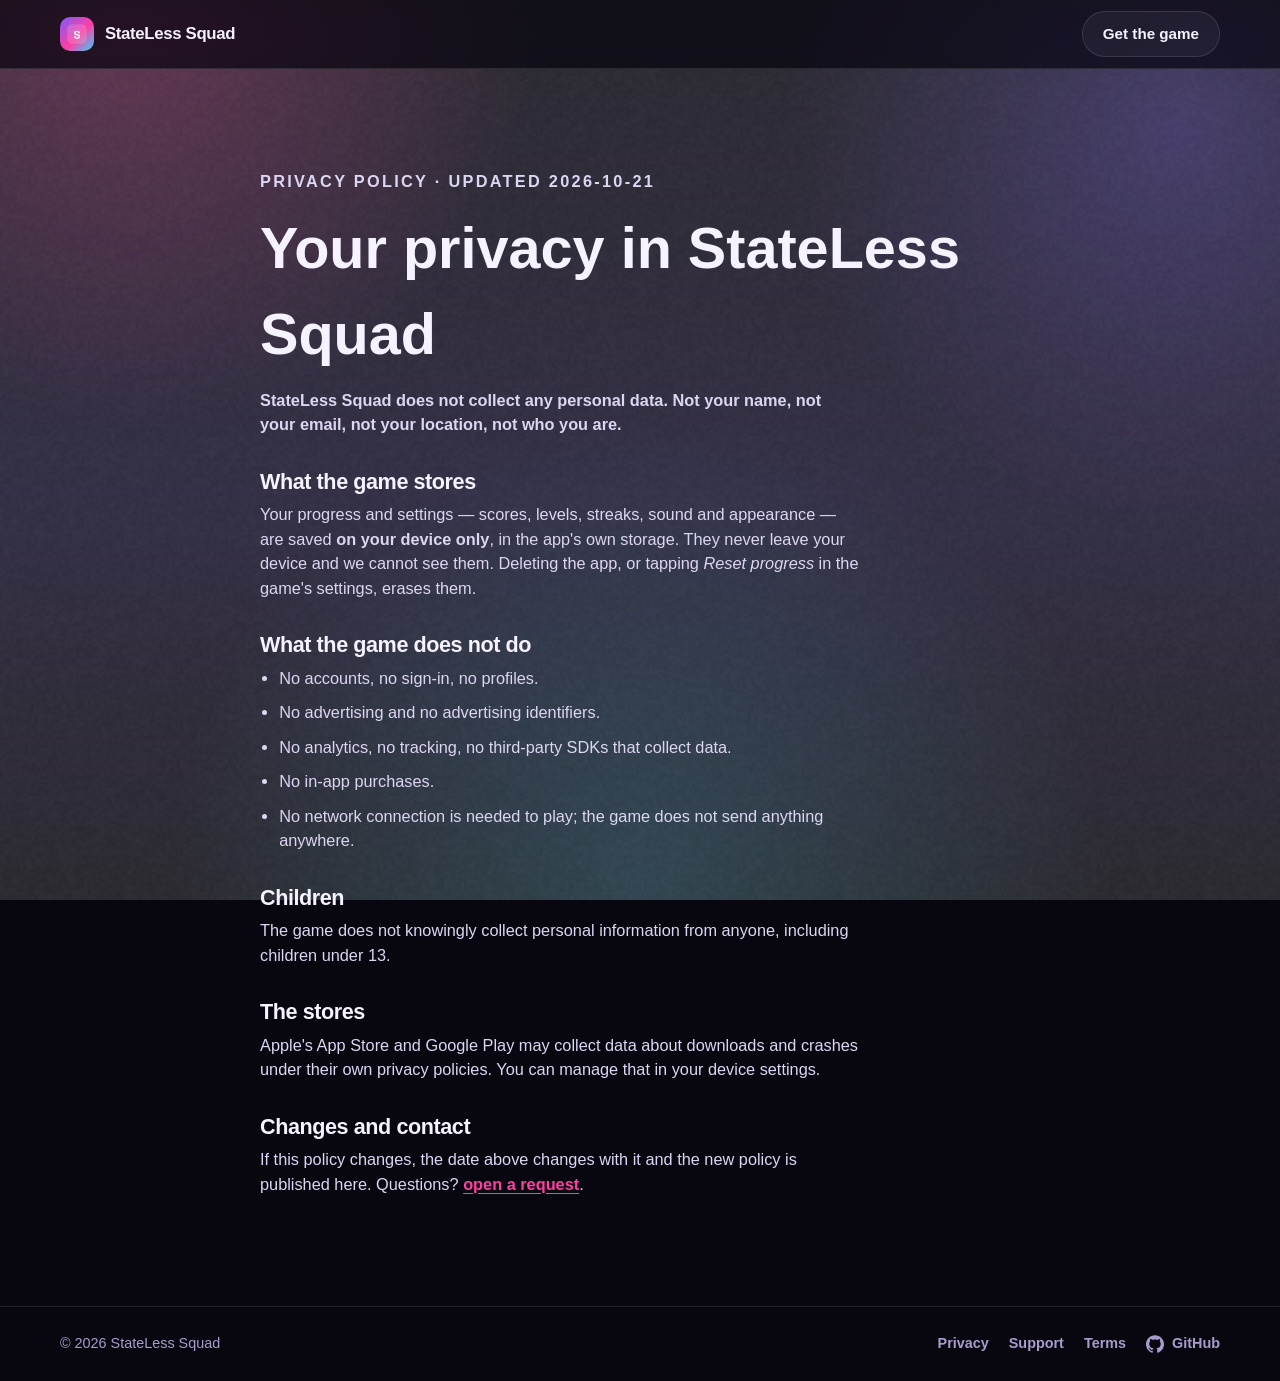
==== privacy/index.html @ 5432e634 "Initial commit" ====
<!doctype html>
<html lang="en" data-theme="dark">
<head>
  <meta charset="utf-8">
  <meta name="viewport" content="width=device-width, initial-scale=1, viewport-fit=cover">
  <meta name="color-scheme" content="dark">
  <title>Privacy policy — StateLess Squad</title>
  <meta name="description" content="How StateLess Squad handles your data: it stays on your device.">
  <meta name="keywords" content="games, puzzle, arcade, word game, 3d, offline games">
  <link rel="canonical" href="https://statelesssquad.github.io/sample-app-skeleton-public/privacy/">
  <meta property="og:type" content="website">
  <meta property="og:title" content="Privacy policy — StateLess Squad">
  <meta property="og:description" content="How StateLess Squad handles your data: it stays on your device.">
  <meta property="og:image" content="https://statelesssquad.github.io/sample-app-skeleton-public/assets/og.png">
  <meta property="og:url" content="https://statelesssquad.github.io/sample-app-skeleton-public/privacy/">
  <meta name="twitter:card" content="summary_large_image">
  <meta name="theme-color" content="#08060f">
  <meta name="apple-mobile-web-app-title" content="StateLess Squad">
  <link rel="manifest" href="../manifest.webmanifest">
  <link rel="icon" href="../assets/favicon.png">
  <link rel="apple-touch-icon" href="../assets/icon.png">
  
  <link rel="stylesheet" href="../assets/style.css">
  
</head>
<body>
  <svg width="0" height="0" style="position:absolute" aria-hidden="true" focusable="false">
<symbol id="mark-apple" viewBox="0 0 24 24"><path fill="currentColor" d="M12.152 6.896c-.948 0-2.415-1.078-3.96-1.04-2.04.027-3.91 1.183-4.961 3.014-2.117 3.675-.546 9.103 1.519 12.09 1.013 1.454 2.208 3.09 3.792 3.039 1.52-.065 2.09-.987 3.935-.987 1.831 0 2.35.987 3.96.948 1.637-.026 2.676-1.48 3.676-2.948 1.156-1.688 1.636-3.325 1.662-3.415-.039-.013-3.182-1.221-3.22-4.857-.026-3.04 2.48-4.494 2.597-4.559-1.429-2.09-3.623-2.324-4.39-2.376-2-.156-3.675 1.09-4.61 1.09zM15.53 3.83c.843-1.012 1.4-2.427 1.245-3.83-1.207.052-2.662.805-3.532 1.818-.78.896-1.454 2.338-1.273 3.714 1.338.104 2.715-.688 3.559-1.701"/></symbol>
<symbol id="mark-play" viewBox="0 0 24 24"><path fill="#00A0FF" d="M1.1 1.4C1 1.7 1 2.1 1 2.6v18.8c0 .5 0 .9.1 1.2l.1.1L12 12l.1-.1L1.2 1.3l-.1.1z"/><path fill="#FFD400" d="M15.1 8.4l-3.1-3.1-.1.1L4.3 13l.1.1 7.6 7.6 3.1-3.1c.8-.8.8-2 0-2.8l-3-2.7z"/><path fill="#F342A9" d="M15.1 8.4L12 5.3 1.1 16.2c.2.2.4.3.7.5l11.2-6.3 2.1-2z"/><path fill="#20A5F7" d="M15.1 15.2L3.9 9.9c-.3-.2-.5-.3-.7-.5L15 1.6c.9-.8 1.6-.5 2 .1l6.9 6.9c.8.8.8 2 0 2.8l-6.8 6.8z"/></symbol>
<symbol id="mark-web" viewBox="0 0 24 24"><path fill="currentColor" d="M12 2a10 10 0 1 0 0 20 10 10 0 0 0 0-20Zm6.9 6h-3a15.7 15.7 0 0 0-1.4-3.6A8 8 0 0 1 18.9 8ZM12 4.1c.8 1.1 1.5 2.4 1.9 3.9h-3.8c.4-1.5 1.1-2.8 1.9-3.9ZM4.3 14a8.2 8.2 0 0 1 0-4h3.4a16.5 16.5 0 0 0 0 4H4.3Zm.8 2h3a15.7 15.7 0 0 0 1.4 3.6A8 8 0 0 1 5.1 16Zm3-8h-3a8 8 0 0 1 4.4-3.6A15.7 15.7 0 0 0 8.1 8ZM12 19.9c-.8-1.1-1.5-2.4-1.9-3.9h3.8c-.4 1.5-1.1 2.8-1.9 3.9Zm2.3-5.9H9.7a14.7 14.7 0 0 1 0-4h4.6a14.7 14.7 0 0 1 0 4Zm.3 5.6a15.7 15.7 0 0 0 1.4-3.6h3a8 8 0 0 1-4.4 3.6Zm1.7-5.6a16.5 16.5 0 0 0 0-4h3.4a8.2 8.2 0 0 1 0 4h-3.4Z"/></symbol>
<symbol id="mark-github" viewBox="0 0 24 24"><path fill="currentColor" d="M12 .297c-6.63 0-12 5.373-12 12 0 5.303 3.438 9.8 8.205 11.385.6.113.82-.258.82-.577 0-.285-.01-1.04-.015-2.04-3.338.724-4.042-1.61-4.042-1.61C4.422 18.07 3.633 17.7 3.633 17.7c-1.087-.744.084-.729.084-.729 1.205.084 1.838 1.236 1.838 1.236 1.07 1.835 2.809 1.305 3.495.998.108-.776.417-1.305.76-1.605-2.665-.3-5.466-1.332-5.466-5.93 0-1.31.465-2.38 1.235-3.22-.135-.303-.54-1.523.105-3.176 0 0 1.005-.322 3.3 1.23.96-.267 1.98-.399 3-.405 1.02.006 2.04.138 3 .405 2.28-1.552 3.285-1.23 3.285-1.23.645 1.653.24 2.873.12 3.176.765.84 1.23 1.91 1.23 3.22 0 4.61-2.805 5.625-5.475 5.92.42.36.81 1.096.81 2.22 0 1.606-.015 2.896-.015 3.286 0 .315.21.69.825.57C20.565 22.092 24 17.592 24 12.297c0-6.627-5.373-12-12-12"/></symbol>
</svg>
  <div class="aurora" aria-hidden="true"></div>
  <div class="grain" aria-hidden="true"></div>
  <header class="nav">
    <div class="wrap">
      <a class="logo" href="../">
        <img src="../assets/icon.png" alt="" width="34" height="34">
        StateLess Squad
      </a>
      <a class="btn btn-ghost" href="../#get">Get the game</a>
    </div>
  </header>
  <main id="top"><article class="legal">
    <div class="wrap narrow">
      <p class="eyebrow">Privacy policy · updated 2026-10-21</p>
      <h1>Your privacy in StateLess Squad</h1>
      <p class="lede">StateLess Squad does not collect any personal data. Not your name, not your email, not your location, not who you are.</p>

      <h2>What the game stores</h2>
      <p>Your progress and settings — scores, levels, streaks, sound and appearance — are saved <strong>on your device only</strong>, in the app's own storage. They never leave your device and we cannot see them. Deleting the app, or tapping <em>Reset progress</em> in the game's settings, erases them.</p>

      <h2>What the game does not do</h2>
      <ul>
        <li>No accounts, no sign-in, no profiles.</li>
        <li>No advertising and no advertising identifiers.</li>
        <li>No analytics, no tracking, no third-party SDKs that collect data.</li>
        <li>No in-app purchases.</li>
        <li>No network connection is needed to play; the game does not send anything anywhere.</li>
      </ul>

      
      
      

      <h2>Children</h2><p>The game does not knowingly collect personal information from anyone, including children under 13.</p>

      <h2>The stores</h2>
      <p>Apple's App Store and Google Play may collect data about downloads and crashes under their own privacy policies. You can manage that in your device settings.</p>

      <h2>Changes and contact</h2>
      <p>If this policy changes, the date above changes with it and the new policy is published here. Questions? <a href="https://github.com/StatelessSquad/sample-app-skeleton-public/issues" rel="noopener">open a request</a>.</p>
    </div>
  </article></main>
  <footer>
    <div class="wrap">
      <span>&copy; 2026 StateLess Squad</span>
      <nav aria-label="Legal">
        <a href="../privacy/">Privacy</a>
        <a href="../support/">Support</a>
        <a href="../terms/">Terms</a>
        <a href="https://github.com/StatelessSquad/sample-app-skeleton-public"><svg class="mark" aria-hidden="true"><use href="#mark-github"/></svg>GitHub</a>
      </nav>
    </div>
  </footer>
  <script src="../assets/app.js" defer></script>
</body>
</html>
---- assets/style.css ----
/* The product page — StateLess-Cube's public page, as a template.
 *
 * The same lessons as the games apply: no blur filters on big surfaces, no
 * animated shadows, motion on the compositor only (transform / opacity).
 * The generator writes the game's colours into the tokens at the top.
 */

:root {
  --accent: #ff3fa4;
  --accent2: #7c5cff;
  --accent3: #31d8ff;
  --grad: linear-gradient(110deg, var(--accent), var(--accent2) 52%, var(--accent3));
  --radius: 28px;
  --ease: cubic-bezier(0.2, 0.8, 0.2, 1);
  --max: 1160px;
  --pad: clamp(20px, 5vw, 40px);
  --bg: #08060f;
  --bg2: #150e2e;
  --surface: rgba(255, 255, 255, 0.05);
  --surface-2: rgba(255, 255, 255, 0.1);
  --border: rgba(255, 255, 255, 0.11);
  --text: #f6f2ff;
  --text-2: #ddd6f3;
  --muted: #a99ccd;
  --shadow: rgba(8, 4, 24, 0.6);
  --phone: linear-gradient(160deg, #3b3160, #16122a 45%, #2a2347);
  --glow: 32%;
  --grain: 0.3;
  color-scheme: dark;
}

* {
  box-sizing: border-box;
  margin: 0;
  padding: 0;
}

html {
  scroll-behavior: smooth;
  overflow-x: clip;
}

body {
  font-family:
    ui-rounded, "SF Pro Rounded", -apple-system, BlinkMacSystemFont, "Segoe UI", Inter, Roboto, Arial,
    sans-serif;
  background: var(--bg);
  color: var(--text);
  line-height: 1.5;
  -webkit-font-smoothing: antialiased;
  overflow-x: hidden;
}

img,
video,
svg {
  display: block;
  max-width: 100%;
}

img {
  height: auto;
}

a {
  color: inherit;
  text-decoration: none;
}

/* -- ambient backdrop (gradients only, no blur filters) ------------------ */

.aurora {
  position: fixed;
  inset: 0;
  z-index: -2;
  pointer-events: none;
  background:
    radial-gradient(
      52vw 52vw at 10% 2%,
      color-mix(in srgb, var(--accent) var(--glow), transparent),
      transparent 62%
    ),
    radial-gradient(
      48vw 48vw at 92% 14%,
      color-mix(in srgb, var(--accent2) var(--glow), transparent),
      transparent 64%
    ),
    radial-gradient(
      56vw 56vw at 50% 98%,
      color-mix(in srgb, var(--accent3) calc(var(--glow) * 0.6), transparent),
      transparent 66%
    ),
    linear-gradient(180deg, var(--bg), var(--bg2) 55%, var(--bg));
}

.grain {
  position: fixed;
  inset: 0;
  z-index: -1;
  pointer-events: none;
  opacity: var(--grain);
  background-image: url("grain.png");
  background-size: 180px;
}

.wrap {
  width: min(100% - (var(--pad) * 2), var(--max));
  margin-inline: auto;
}

.narrow {
  --max: 760px;
}

/* -- nav ----------------------------------------------------------------- */

.nav {
  position: sticky;
  top: 0;
  z-index: 20;
  background: color-mix(in srgb, var(--bg) 72%, transparent);
  backdrop-filter: saturate(150%) blur(14px);
  -webkit-backdrop-filter: saturate(150%) blur(14px);
  border-bottom: 1px solid var(--border);
}

.nav .wrap {
  display: flex;
  align-items: center;
  justify-content: space-between;
  gap: 16px;
  height: 68px;
}

.logo {
  display: inline-flex;
  align-items: center;
  gap: 11px;
  font-weight: 800;
  font-size: 1.05rem;
  letter-spacing: -0.02em;
}

.logo img {
  border-radius: 10px;
}

.btn {
  display: inline-flex;
  align-items: center;
  gap: 9px;
  padding: 11px 20px;
  border-radius: 999px;
  font-weight: 700;
  font-size: 0.95rem;
  border: 1px solid var(--border);
  background: var(--surface);
  color: var(--text);
  transition:
    transform 0.2s var(--ease),
    background 0.2s var(--ease);
}

.btn:hover {
  transform: translateY(-2px);
  background: var(--surface-2);
}

/* -- store buttons ------------------------------------------------------- */

.stores {
  display: flex;
  flex-wrap: wrap;
  gap: 14px;
}

.store {
  display: inline-flex;
  align-items: center;
  gap: 12px;
  padding: 12px 22px 12px 18px;
  border-radius: 999px;
  border: 1px solid var(--border);
  background: var(--surface);
  font-weight: 700;
  line-height: 1.15;
  transition:
    transform 0.2s var(--ease),
    background 0.2s var(--ease);
}

a.store:hover {
  transform: translateY(-2px);
  background: var(--surface-2);
}

.store small {
  display: block;
  font-weight: 600;
  font-size: 0.72rem;
  letter-spacing: 0.02em;
  color: var(--muted);
}

.mark {
  width: 22px;
  height: 22px;
  flex: none;
}

.mark-apple {
  margin-top: -2px;
}

/* -- hero ---------------------------------------------------------------- */

.hero {
  padding: clamp(36px, 6vw, 74px) 0 clamp(20px, 3vw, 40px);
  overflow-x: clip;
}

.hero .wrap {
  display: grid;
  grid-template-columns: 1fr minmax(280px, 0.86fr);
  align-items: center;
  gap: clamp(28px, 5vw, 70px);
}

.hero-copy {
  min-width: 0;
}

h1 {
  font-size: clamp(2.6rem, 7.4vw, 6rem);
}

/* The wordmark fits its column whatever the name's length: ~0.56em a letter. */
.hero h1 {
  font-size: clamp(2.2rem, min(7.4vw, calc(min(46vw, 560px) / (var(--chars, 8) * 0.56))), 6rem);
  font-weight: 800;
  line-height: 0.94;
  letter-spacing: -0.045em;
  text-wrap: balance;
}

.grad {
  background: var(--grad);
  -webkit-background-clip: text;
  background-clip: text;
  color: transparent;
}

.lede {
  margin-top: 18px;
  font-size: clamp(1.15rem, 2.2vw, 1.6rem);
  font-weight: 600;
  color: var(--muted);
  text-wrap: pretty;
}

.hero .stores {
  margin-top: clamp(26px, 4vw, 38px);
}

.hero-media {
  position: relative;
  display: flex;
  justify-content: center;
}

.phone {
  position: relative;
  width: clamp(230px, 27vw, 310px);
  aspect-ratio: 9 / 19.5;
  border-radius: 44px;
  padding: 9px;
  background: var(--phone);
  box-shadow:
    0 2px 0 rgba(255, 255, 255, 0.16) inset,
    0 40px 90px var(--shadow),
    0 0 90px color-mix(in srgb, var(--accent2) 35%, transparent);
  animation: float 7s ease-in-out infinite;
}

.phone video,
.phone .screen {
  width: 100%;
  height: 100%;
  object-fit: cover;
  object-position: top;
  border-radius: 36px;
  background: var(--bg2);
}

.notch {
  position: absolute;
  top: 18px;
  left: 50%;
  transform: translateX(-50%);
  width: 31%;
  height: 20px;
  border-radius: 999px;
  background: #0a0714;
  z-index: 2;
}

.video-play {
  position: absolute;
  left: 50%;
  bottom: 22px;
  transform: translateX(-50%);
  display: inline-flex;
  align-items: center;
  gap: 8px;
  padding: 10px 18px;
  border: 0;
  border-radius: 999px;
  background: var(--grad);
  color: #fff;
  font: inherit;
  font-weight: 700;
  cursor: pointer;
}

.video-play[hidden] {
  display: none;
}

.peek {
  position: absolute;
  top: 50%;
  width: clamp(130px, 17vw, 200px);
  border-radius: 24px;
  border: 1px solid var(--border);
  opacity: 0.5;
  pointer-events: none;
}

.peek-l {
  left: 0;
  transform: translateY(-54%) rotate(-11deg);
}

.peek-r {
  right: 0;
  transform: translateY(-46%) rotate(11deg);
}

@keyframes float {
  50% {
    transform: translateY(-14px);
  }
}

/* -- the rules, in three words ------------------------------------------- */

.rules {
  padding: clamp(24px, 4vw, 44px) 0;
}

.rules .wrap {
  display: flex;
  flex-wrap: wrap;
  justify-content: center;
  gap: clamp(14px, 4vw, 44px);
}

.rule {
  display: inline-flex;
  align-items: center;
  gap: 12px;
  padding: 14px 26px;
  border-radius: 999px;
  border: 1px solid var(--border);
  background: var(--surface);
  font-size: clamp(1rem, 2vw, 1.2rem);
  font-weight: 700;
}

.rule span {
  font-size: 1.4em;
  line-height: 1;
}

/* -- feature blocks ------------------------------------------------------ */

.feature {
  padding: clamp(44px, 6vw, 84px) 0;
}

.feature .wrap {
  display: grid;
  grid-template-columns: 1fr 1fr;
  align-items: center;
  gap: clamp(30px, 6vw, 80px);
}

.feature-flip .feature-copy {
  order: 2;
}

h2 {
  font-size: clamp(2rem, 5.4vw, 3.9rem);
  font-weight: 800;
  line-height: 1;
  letter-spacing: -0.04em;
  text-wrap: balance;
}

.feature-copy p {
  margin-top: 16px;
  font-size: clamp(1.05rem, 2vw, 1.35rem);
  font-weight: 600;
  color: var(--muted);
}

.feature-art {
  display: flex;
  justify-content: center;
  min-width: 0;
}

.single img,
.fan img {
  border-radius: 26px;
  border: 1px solid var(--border);
  box-shadow: 0 30px 70px var(--shadow);
}

.single img {
  width: clamp(210px, 25vw, 290px);
}

.fan {
  position: relative;
  display: flex;
  justify-content: center;
  align-items: center;
  max-width: 100%;
}

/* The overlap is margin, not transform, so the row really is this narrow. */
.fan img {
  width: clamp(132px, 15.5vw, 195px);
}

.fan img:first-child {
  transform: rotate(-9deg);
  margin-right: clamp(-54px, -4.2vw, -30px);
  z-index: 1;
}

.fan img:nth-child(2) {
  position: relative;
  z-index: 3;
}

.fan img:last-child {
  transform: rotate(9deg);
  margin-left: clamp(-54px, -4.2vw, -30px);
  z-index: 2;
}

.section-title {
  font-size: clamp(1.6rem, 3.6vw, 2.6rem);
  text-align: center;
  margin-bottom: clamp(20px, 3vw, 32px);
}

/* -- the worlds shelf ---------------------------------------------------- */

.worlds {
  padding: clamp(20px, 4vw, 40px) 0 clamp(50px, 8vw, 90px);
}

.shelf {
  display: grid;
  grid-template-columns: repeat(3, 1fr);
  gap: 12px;
}

@media (min-width: 1000px) {
  .shelf {
    grid-template-columns: repeat(min(var(--n), 9), 1fr);
  }
}

.world {
  display: flex;
  flex-direction: column;
  align-items: center;
  gap: 10px;
  padding: 18px 10px;
  border-radius: 22px;
  border: 1px solid var(--border);
  background: var(--surface);
  font-weight: 700;
  font-size: 0.95rem;
  text-align: center;
  transition:
    transform 0.2s var(--ease),
    background 0.2s var(--ease);
}

.world:hover {
  transform: translateY(-4px);
  background: var(--surface-2);
}

.dot {
  display: grid;
  place-items: center;
  width: 46px;
  height: 46px;
  border-radius: 15px;
  font-size: 1.3rem;
  color: #130d24;
  box-shadow: 0 8px 20px var(--shadow);
}

/* -- modes ----------------------------------------------------------------- */

.modes {
  padding: clamp(30px, 5vw, 60px) 0;
}

.mode-grid {
  display: grid;
  grid-template-columns: repeat(auto-fit, minmax(220px, 1fr));
  gap: 14px;
}

.mode {
  padding: 24px;
  border-radius: var(--radius);
  border: 1px solid var(--border);
  background: var(--surface);
}

.mode-icon {
  font-size: 2rem;
}

.mode h3 {
  margin-top: 10px;
  font-size: 1.25rem;
  letter-spacing: -0.02em;
}

.mode p {
  margin-top: 6px;
  color: var(--muted);
  font-weight: 600;
}

/* -- get it -------------------------------------------------------------- */

.get {
  padding: 0 0 clamp(60px, 9vw, 110px);
}

.get .wrap {
  display: flex;
  flex-direction: column;
  align-items: center;
  gap: 22px;
  padding: clamp(42px, 7vw, 76px) var(--pad);
  border-radius: var(--radius);
  border: 1px solid var(--border);
  background:
    radial-gradient(70% 120% at 50% 0%, color-mix(in srgb, var(--accent2) 30%, transparent), transparent 70%),
    var(--surface);
  text-align: center;
}

.get img {
  border-radius: 22px;
  box-shadow: 0 20px 50px var(--shadow);
}

.get-line {
  margin-top: -8px;
  color: var(--muted);
  font-weight: 600;
  font-size: 1.1rem;
}

.get .stores {
  justify-content: center;
}

.promises {
  display: flex;
  flex-wrap: wrap;
  justify-content: center;
  gap: 8px 18px;
  list-style: none;
  color: var(--muted);
  font-weight: 700;
  font-size: 0.9rem;
}

.promises li::before {
  content: "✓ ";
  color: var(--accent);
}

/* -- questions and the legal pages ------------------------------------------ */

.faq {
  padding: 0 0 clamp(50px, 8vw, 90px);
}

.faq .wrap {
  max-width: 760px;
}

details {
  border-bottom: 1px solid var(--border);
  padding: 16px 0;
}

summary {
  cursor: pointer;
  font-weight: 750;
  font-size: 1.05rem;
  list-style: none;
}

summary::-webkit-details-marker {
  display: none;
}

summary::after {
  content: "+";
  float: right;
  color: var(--muted);
  font-weight: 600;
}

details[open] summary::after {
  content: "−";
}

details p {
  margin-top: 8px;
  color: var(--muted);
  font-weight: 550;
}

.legal {
  padding: clamp(40px, 7vw, 90px) 0 clamp(60px, 9vw, 110px);
}

.legal h1 {
  font-size: clamp(2.2rem, 6vw, 3.6rem);
}

.legal h2 {
  font-size: 1.35rem;
  letter-spacing: -0.02em;
  margin-top: 34px;
}

.legal p,
.legal li {
  margin-top: 10px;
  color: var(--text-2);
  font-size: 1.02rem;
  max-width: 66ch;
}

.legal ul {
  padding-left: 1.2em;
}

.legal a,
.legal summary + p a {
  color: var(--accent);
  font-weight: 700;
  text-decoration: underline;
  text-underline-offset: 3px;
}

.legal details {
  margin-top: 6px;
}

.eyebrow {
  font-size: 0.78rem;
  font-weight: 800;
  letter-spacing: 0.14em;
  text-transform: uppercase;
  color: var(--muted);
  margin-bottom: 12px;
}

/* -- footer -------------------------------------------------------------- */

footer {
  border-top: 1px solid var(--border);
  padding: 26px 0;
  color: var(--muted);
  font-size: 0.9rem;
}

footer .wrap {
  display: flex;
  align-items: center;
  justify-content: space-between;
  gap: 16px;
}

footer nav {
  display: flex;
  flex-wrap: wrap;
  gap: 8px 20px;
}

footer a {
  display: inline-flex;
  align-items: center;
  gap: 8px;
  font-weight: 700;
}

footer a:hover {
  color: var(--text);
}

footer .mark {
  width: 18px;
  height: 18px;
}

a:focus-visible,
button:focus-visible,
summary:focus-visible {
  outline: 2px solid var(--accent);
  outline-offset: 3px;
  border-radius: 8px;
}

/* -- reveal on scroll (only hidden when JS can bring it back) ------------ */

.js .reveal {
  opacity: 0;
  transform: translateY(20px);
}

.js .reveal.in {
  opacity: 1;
  transform: none;
  transition:
    opacity 0.7s var(--ease),
    transform 0.7s var(--ease);
}

/* -- narrow screens ------------------------------------------------------ */

@media (max-width: 900px) {
  .hero .wrap,
  .feature .wrap {
    grid-template-columns: 1fr;
    text-align: center;
  }

  .hero .stores,
  .rules .wrap {
    justify-content: center;
  }

  .hero-copy {
    display: flex;
    flex-direction: column;
    align-items: center;
  }

  .hero h1 {
    font-size: clamp(2rem, calc((100vw - 48px) / (var(--chars, 8) * 0.56)), 4.4rem);
  }

  .hero-media {
    margin-top: 10px;
  }

  .feature-flip .feature-copy {
    order: 0;
  }

  .phone {
    width: clamp(240px, 62vw, 300px);
  }

  .peek {
    width: clamp(120px, 30vw, 170px);
  }

  .single img {
    width: clamp(200px, 58vw, 280px);
  }

  .fan img {
    width: 30vw;
    max-width: 180px;
  }

  .fan img:first-child {
    margin-right: -6vw;
  }

  .fan img:last-child {
    margin-left: -6vw;
  }

  footer .wrap {
    flex-direction: column;
  }
}

@media (max-width: 420px) {
  .peek {
    display: none;
  }

  .rules .wrap {
    gap: 9px;
  }

  .rule {
    padding: 12px 15px;
    gap: 7px;
    font-size: 0.95rem;
  }

  .rule span {
    font-size: 1.2em;
  }

  .store {
    flex: 1 1 100%;
    justify-content: center;
  }
}

@media (prefers-reduced-motion: reduce) {
  html {
    scroll-behavior: auto;
  }

  .phone {
    animation: none;
  }

  * {
    transition-duration: 0.01ms !important;
  }
}
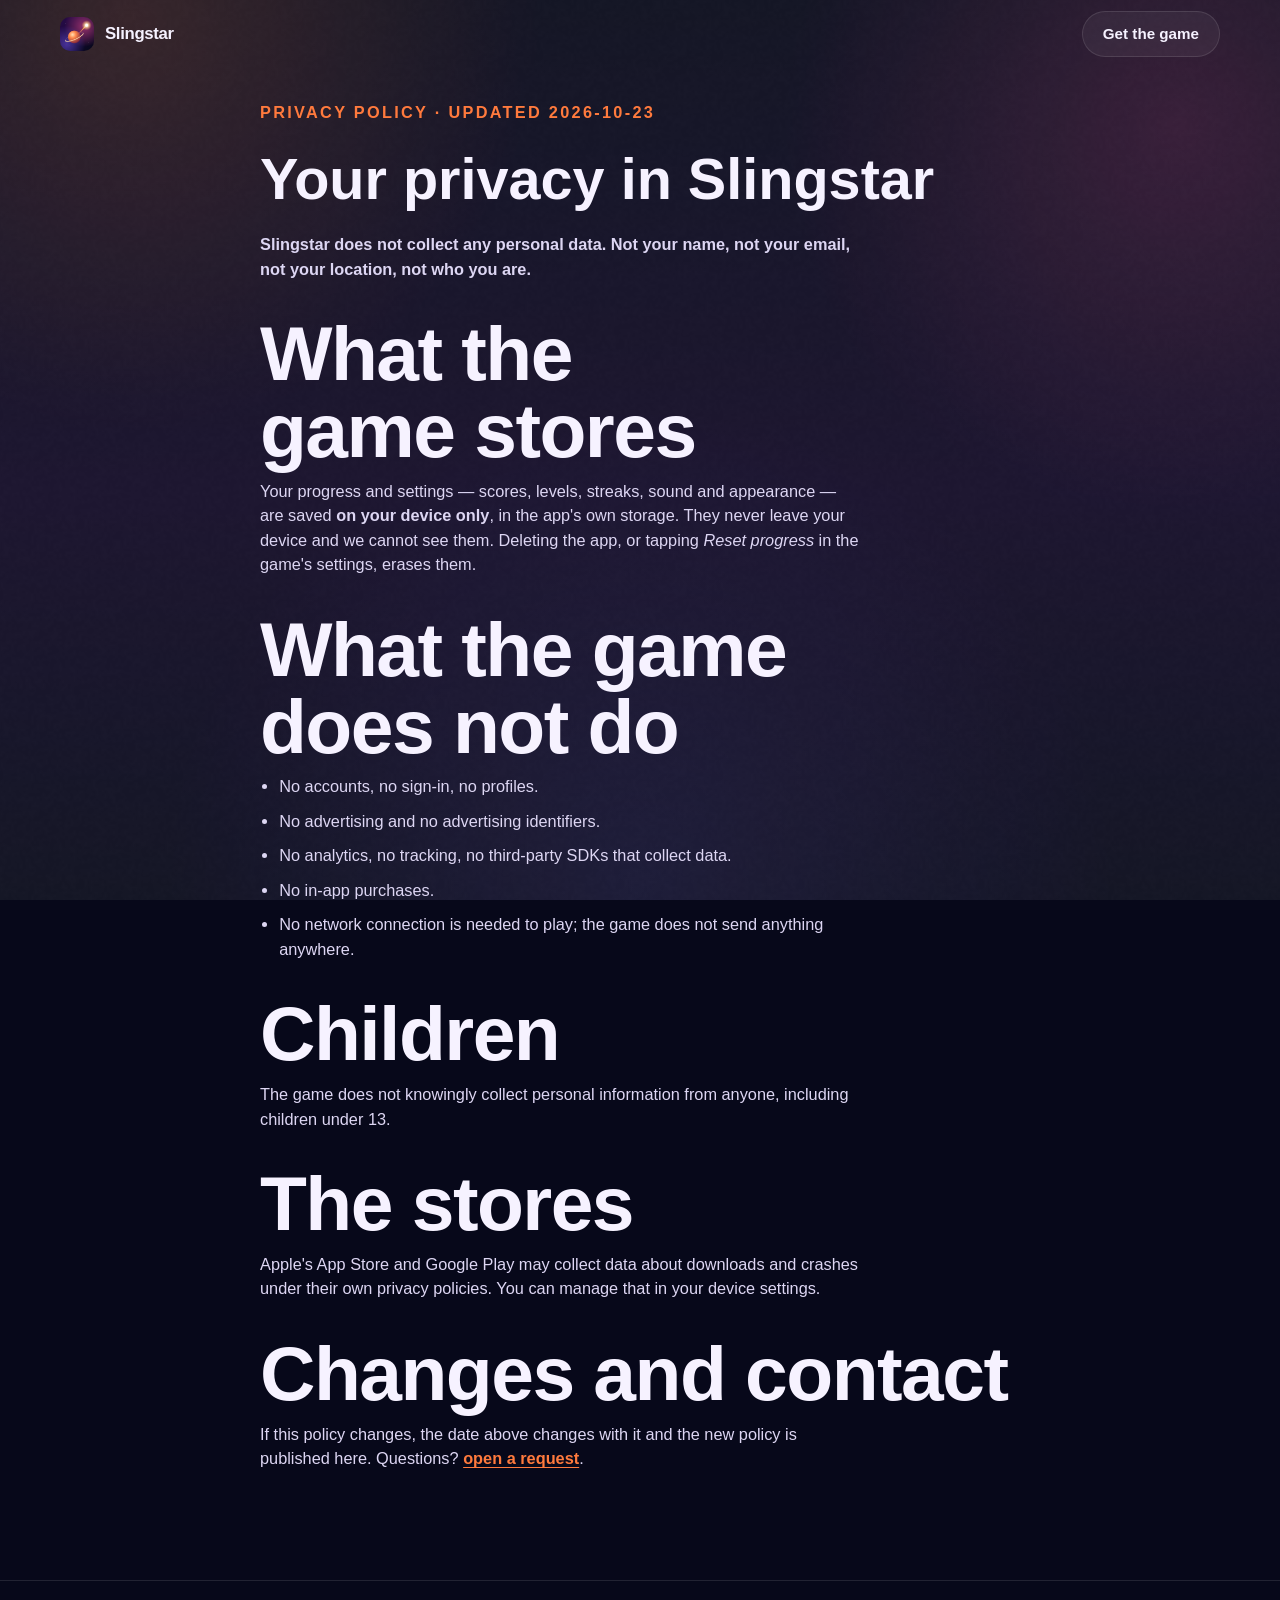
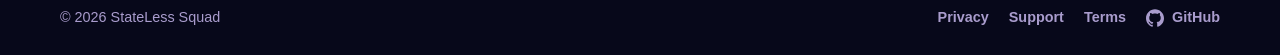
==== commit 9fd730a0: "site: publish Slingstar" ====
--- a/privacy/index.html
+++ b/privacy/index.html
@@ -4,18 +4,18 @@
   <meta charset="utf-8">
   <meta name="viewport" content="width=device-width, initial-scale=1, viewport-fit=cover">
   <meta name="color-scheme" content="dark">
-  <title>Privacy policy — StateLess Squad</title>
-  <meta name="description" content="How StateLess Squad handles your data: it stays on your device.">
-  <meta name="keywords" content="games, puzzle, arcade, word game, 3d, offline games">
-  <link rel="canonical" href="https://statelesssquad.github.io/sample-app-skeleton-public/privacy/">
+  <title>Privacy policy — Slingstar</title>
+  <meta name="description" content="How Slingstar handles your data: it stays on your device.">
+  <meta name="keywords" content="one tap game, space game, arcade, comet, planets, relaxing, offline game">
+  <link rel="canonical" href="https://statelesssquad.github.io/slingstar-public/privacy/">
   <meta property="og:type" content="website">
-  <meta property="og:title" content="Privacy policy — StateLess Squad">
-  <meta property="og:description" content="How StateLess Squad handles your data: it stays on your device.">
-  <meta property="og:image" content="https://statelesssquad.github.io/sample-app-skeleton-public/assets/og.png">
-  <meta property="og:url" content="https://statelesssquad.github.io/sample-app-skeleton-public/privacy/">
+  <meta property="og:title" content="Privacy policy — Slingstar">
+  <meta property="og:description" content="How Slingstar handles your data: it stays on your device.">
+  <meta property="og:image" content="https://statelesssquad.github.io/slingstar-public/assets/og.png">
+  <meta property="og:url" content="https://statelesssquad.github.io/slingstar-public/privacy/">
   <meta name="twitter:card" content="summary_large_image">
-  <meta name="theme-color" content="#08060f">
-  <meta name="apple-mobile-web-app-title" content="StateLess Squad">
+  <meta name="theme-color" content="#07081a">
+  <meta name="apple-mobile-web-app-title" content="Slingstar">
   <link rel="manifest" href="../manifest.webmanifest">
   <link rel="icon" href="../assets/favicon.png">
   <link rel="apple-touch-icon" href="../assets/icon.png">
@@ -23,7 +23,7 @@
   <link rel="stylesheet" href="../assets/style.css">
   
 </head>
-<body>
+<body class="immersive">
   <svg width="0" height="0" style="position:absolute" aria-hidden="true" focusable="false">
 <symbol id="mark-apple" viewBox="0 0 24 24"><path fill="currentColor" d="M12.152 6.896c-.948 0-2.415-1.078-3.96-1.04-2.04.027-3.91 1.183-4.961 3.014-2.117 3.675-.546 9.103 1.519 12.09 1.013 1.454 2.208 3.09 3.792 3.039 1.52-.065 2.09-.987 3.935-.987 1.831 0 2.35.987 3.96.948 1.637-.026 2.676-1.48 3.676-2.948 1.156-1.688 1.636-3.325 1.662-3.415-.039-.013-3.182-1.221-3.22-4.857-.026-3.04 2.48-4.494 2.597-4.559-1.429-2.09-3.623-2.324-4.39-2.376-2-.156-3.675 1.09-4.61 1.09zM15.53 3.83c.843-1.012 1.4-2.427 1.245-3.83-1.207.052-2.662.805-3.532 1.818-.78.896-1.454 2.338-1.273 3.714 1.338.104 2.715-.688 3.559-1.701"/></symbol>
 <symbol id="mark-play" viewBox="0 0 24 24"><path fill="#00A0FF" d="M1.1 1.4C1 1.7 1 2.1 1 2.6v18.8c0 .5 0 .9.1 1.2l.1.1L12 12l.1-.1L1.2 1.3l-.1.1z"/><path fill="#FFD400" d="M15.1 8.4l-3.1-3.1-.1.1L4.3 13l.1.1 7.6 7.6 3.1-3.1c.8-.8.8-2 0-2.8l-3-2.7z"/><path fill="#F342A9" d="M15.1 8.4L12 5.3 1.1 16.2c.2.2.4.3.7.5l11.2-6.3 2.1-2z"/><path fill="#20A5F7" d="M15.1 15.2L3.9 9.9c-.3-.2-.5-.3-.7-.5L15 1.6c.9-.8 1.6-.5 2 .1l6.9 6.9c.8.8.8 2 0 2.8l-6.8 6.8z"/></symbol>
@@ -36,16 +36,16 @@
     <div class="wrap">
       <a class="logo" href="../">
         <img src="../assets/icon.png" alt="" width="34" height="34">
-        StateLess Squad
+        Slingstar
       </a>
       <a class="btn btn-ghost" href="../#get">Get the game</a>
     </div>
   </header>
   <main id="top"><article class="legal">
     <div class="wrap narrow">
-      <p class="eyebrow">Privacy policy · updated 2026-10-21</p>
-      <h1>Your privacy in StateLess Squad</h1>
-      <p class="lede">StateLess Squad does not collect any personal data. Not your name, not your email, not your location, not who you are.</p>
+      <p class="eyebrow">Privacy policy · updated 2026-10-23</p>
+      <h1>Your privacy in Slingstar</h1>
+      <p class="lede">Slingstar does not collect any personal data. Not your name, not your email, not your location, not who you are.</p>
 
       <h2>What the game stores</h2>
       <p>Your progress and settings — scores, levels, streaks, sound and appearance — are saved <strong>on your device only</strong>, in the app's own storage. They never leave your device and we cannot see them. Deleting the app, or tapping <em>Reset progress</em> in the game's settings, erases them.</p>
@@ -69,7 +69,7 @@
       <p>Apple's App Store and Google Play may collect data about downloads and crashes under their own privacy policies. You can manage that in your device settings.</p>
 
       <h2>Changes and contact</h2>
-      <p>If this policy changes, the date above changes with it and the new policy is published here. Questions? <a href="https://github.com/StatelessSquad/sample-app-skeleton-public/issues" rel="noopener">open a request</a>.</p>
+      <p>If this policy changes, the date above changes with it and the new policy is published here. Questions? <a href="https://github.com/StatelessSquad/slingstar-public/issues" rel="noopener">open a request</a>.</p>
     </div>
   </article></main>
   <footer>
@@ -79,7 +79,7 @@
         <a href="../privacy/">Privacy</a>
         <a href="../support/">Support</a>
         <a href="../terms/">Terms</a>
-        <a href="https://github.com/StatelessSquad/sample-app-skeleton-public"><svg class="mark" aria-hidden="true"><use href="#mark-github"/></svg>GitHub</a>
+        <a href="https://github.com/StatelessSquad/slingstar-public"><svg class="mark" aria-hidden="true"><use href="#mark-github"/></svg>GitHub</a>
       </nav>
     </div>
   </footer>
--- a/assets/style.css
+++ b/assets/style.css
@@ -6,16 +6,16 @@
  */
 
 :root {
-  --accent: #ff3fa4;
-  --accent2: #7c5cff;
-  --accent3: #31d8ff;
+  --accent: #ff7a3d;
+  --accent2: #ff4f9a;
+  --accent3: #7c5cff;
   --grad: linear-gradient(110deg, var(--accent), var(--accent2) 52%, var(--accent3));
   --radius: 28px;
   --ease: cubic-bezier(0.2, 0.8, 0.2, 1);
   --max: 1160px;
   --pad: clamp(20px, 5vw, 40px);
-  --bg: #08060f;
-  --bg2: #150e2e;
+  --bg: #07081a;
+  --bg2: #1b0a33;
   --surface: rgba(255, 255, 255, 0.05);
   --surface-2: rgba(255, 255, 255, 0.1);
   --border: rgba(255, 255, 255, 0.11);
@@ -475,13 +475,13 @@
 
 .shelf {
   display: grid;
-  grid-template-columns: repeat(3, 1fr);
+  grid-template-columns: repeat(var(--narrow, 3), 1fr);
   gap: 12px;
 }
 
 @media (min-width: 1000px) {
   .shelf {
-    grid-template-columns: repeat(min(var(--n), 9), 1fr);
+    grid-template-columns: repeat(var(--wide, 9), 1fr);
   }
 }
 
@@ -856,3 +856,608 @@
     transition-duration: 0.01ms !important;
   }
 }
+
+/* == the immersive layout ===================================================
+ * site.json "layout": "immersive". The game fills the hero edge to edge and
+ * the features are full-bleed chapters. Same rules as above: gradients, not
+ * blur filters; motion is transform and opacity; all of it stops under
+ * prefers-reduced-motion.
+ */
+
+/* clip, not hidden: a hidden body is a scroll container, and the pinned sequence would not stick. */
+body.immersive {
+  overflow-x: clip;
+}
+
+/* The game is the light here: a deeper, quieter backdrop. */
+.immersive .aurora {
+  opacity: 0.5;
+}
+
+.immersive .grain {
+  opacity: calc(var(--grain) * 0.4);
+}
+
+.immersive .nav {
+  position: fixed;
+  inset: 0 0 auto;
+  background: transparent;
+  border-bottom-color: transparent;
+  backdrop-filter: none;
+  -webkit-backdrop-filter: none;
+  transition:
+    background 0.3s var(--ease),
+    border-color 0.3s var(--ease);
+}
+
+.immersive .nav.scrolled {
+  background: color-mix(in srgb, var(--bg) 78%, transparent);
+  border-bottom-color: var(--border);
+  backdrop-filter: saturate(150%) blur(14px);
+  -webkit-backdrop-filter: saturate(150%) blur(14px);
+}
+
+.immersive .eyebrow {
+  color: var(--accent);
+}
+
+/* -- hero: the game, full screen ------------------------------------------ */
+
+.hero-x {
+  position: relative;
+  min-height: 100svh;
+  display: flex;
+  align-items: flex-end;
+  padding: 120px 0 clamp(72px, 12vh, 132px);
+  overflow: hidden;
+  isolation: isolate;
+}
+
+.hero-x-stage,
+.hero-x-stage > * {
+  position: absolute;
+  inset: 0;
+  width: 100%;
+  height: 100%;
+}
+
+.hero-x-stage {
+  z-index: -1;
+  background: var(--bg2);
+}
+
+.hero-x-poster img,
+.hero-x-video {
+  width: 100%;
+  height: 100%;
+  object-fit: cover;
+  object-position: 50% 40%;
+}
+
+/* The video fades in over its poster once it plays: no black flash. */
+.hero-x-video {
+  opacity: 0;
+  transition: opacity 0.8s var(--ease);
+}
+
+.hero-x-video.playing {
+  opacity: 1;
+}
+
+.fx {
+  pointer-events: none;
+}
+
+.hero-x-shade {
+  background:
+    linear-gradient(90deg, var(--bg) 0%, color-mix(in srgb, var(--bg) 82%, transparent) 30%, transparent 62%),
+    linear-gradient(0deg, var(--bg) 0%, color-mix(in srgb, var(--bg) 40%, transparent) 26%, transparent 46%),
+    linear-gradient(180deg, color-mix(in srgb, var(--bg) 70%, transparent) 0%, transparent 18%);
+}
+
+/* A soft light that follows the pointer (moved with transform only). */
+.hero-x-glow {
+  width: 46vmax;
+  height: 46vmax;
+  inset: auto;
+  left: 0;
+  top: 0;
+  border-radius: 50%;
+  background: radial-gradient(closest-side, color-mix(in srgb, var(--accent) 30%, transparent), transparent);
+  opacity: 0;
+  transform: translate(-50%, -50%);
+  transition: opacity 0.6s var(--ease);
+  mix-blend-mode: screen;
+  pointer-events: none;
+}
+
+.hero-x-glow.on {
+  opacity: 1;
+}
+
+.hero-x-copy {
+  position: relative;
+}
+
+.hero-x h1 {
+  font-size: clamp(4rem, min(15vw, calc(84vw / (var(--chars, 8) * 0.6))), 13rem);
+  font-weight: 850;
+  line-height: 0.86;
+  letter-spacing: -0.06em;
+  margin-left: -0.04em;
+}
+
+.hero-x h1 .grad {
+  background-size: 220% 100%;
+  animation: shimmer 6s ease-in-out infinite alternate;
+}
+
+.hero-x .lede {
+  color: var(--text-2);
+  font-size: clamp(1.25rem, 2.6vw, 2rem);
+  max-width: 22ch;
+}
+
+.hero-x .stores {
+  margin-top: clamp(24px, 4vh, 40px);
+}
+
+.immersive .store {
+  background: color-mix(in srgb, var(--bg) 55%, transparent);
+  backdrop-filter: blur(10px);
+  -webkit-backdrop-filter: blur(10px);
+}
+
+.hero-x-in {
+  animation: rise 1s var(--ease) both;
+}
+
+.hero-x-in:nth-child(2) {
+  animation-delay: 0.08s;
+}
+
+.hero-x-in:nth-child(3) {
+  animation-delay: 0.2s;
+}
+
+.hero-x-in:nth-child(4) {
+  animation-delay: 0.32s;
+}
+
+.scroll-cue {
+  position: absolute;
+  left: 50%;
+  bottom: 22px;
+  width: 26px;
+  height: 42px;
+  margin-left: -13px;
+  border-radius: 999px;
+  border: 2px solid color-mix(in srgb, var(--text) 45%, transparent);
+}
+
+.scroll-cue span {
+  position: absolute;
+  left: 50%;
+  top: 8px;
+  width: 4px;
+  height: 8px;
+  margin-left: -2px;
+  border-radius: 2px;
+  background: var(--text);
+  animation: cue 1.8s var(--ease) infinite;
+}
+
+@keyframes shimmer {
+  to {
+    background-position: 100% 0;
+  }
+}
+
+@keyframes rise {
+  from {
+    opacity: 0;
+    transform: translateY(28px);
+  }
+}
+
+@keyframes cue {
+  60%,
+  100% {
+    opacity: 0;
+    transform: translateY(14px);
+  }
+}
+
+/* -- the rules, glowing ------------------------------------------------------ */
+
+.immersive .rules {
+  padding: clamp(40px, 7vw, 80px) 0 clamp(20px, 4vw, 40px);
+}
+
+.immersive .rule {
+  font-size: clamp(1.1rem, 2.4vw, 1.5rem);
+  padding: 16px 30px;
+  box-shadow: 0 0 0 1px color-mix(in srgb, var(--accent) 22%, transparent) inset;
+}
+
+/* -- chapters: one big shot each ------------------------------------------- */
+
+.chapter {
+  position: relative;
+  padding: clamp(60px, 10vw, 140px) 0;
+}
+
+.chapter .wrap,
+.evolve .wrap {
+  display: grid;
+  grid-template-columns: 1fr 1fr;
+  align-items: center;
+  gap: clamp(30px, 6vw, 90px);
+}
+
+.chapter-flip .feature-copy {
+  order: 2;
+}
+
+.chapter-no {
+  font-size: clamp(3.4rem, 8vw, 6.5rem);
+  font-weight: 850;
+  line-height: 1;
+  letter-spacing: -0.05em;
+  color: transparent;
+  -webkit-text-stroke: 1.5px color-mix(in srgb, var(--accent) 70%, transparent);
+  margin-bottom: 10px;
+}
+
+.immersive h2 {
+  font-size: clamp(2.4rem, 6vw, 4.8rem);
+}
+
+.immersive .feature-copy p:not(.chapter-no) {
+  margin-top: 18px;
+  font-size: clamp(1.1rem, 2vw, 1.4rem);
+  font-weight: 600;
+  color: var(--muted);
+  max-width: 34ch;
+}
+
+.chapter-art {
+  position: relative;
+  display: flex;
+  justify-content: center;
+}
+
+/* The light behind a shot: a gradient, never a blur. */
+.chapter-art::before,
+.evolve-art::before {
+  content: "";
+  position: absolute;
+  inset: -12% -18%;
+  z-index: -1;
+  background:
+    radial-gradient(closest-side, color-mix(in srgb, var(--accent2) 42%, transparent), transparent),
+    radial-gradient(40% 40% at 70% 70%, color-mix(in srgb, var(--accent3) 30%, transparent), transparent);
+}
+
+.chapter-art img,
+.evolve-art img {
+  /* a phone shot is ~2.17× as tall as wide: it always fits the screen's height */
+  width: min(clamp(250px, 30vw, 380px), calc((100svh - 190px) * 0.46));
+  border-radius: 34px;
+  box-shadow:
+    0 0 0 1px color-mix(in srgb, var(--accent) 28%, transparent),
+    0 50px 120px var(--shadow);
+  transform: translateY(calc(var(--p, 0) * -40px));
+}
+
+/* -- the sequence: pinned, it steps through three shots ------------------- */
+
+.evolve {
+  position: relative;
+  height: calc(var(--steps) * 85svh);
+}
+
+.evolve-pin {
+  position: sticky;
+  top: 0;
+  height: 100svh;
+  display: flex;
+  align-items: center;
+}
+
+.steps {
+  list-style: none;
+  display: flex;
+  flex-wrap: wrap;
+  gap: 10px;
+  margin-top: 28px;
+}
+
+.steps li {
+  display: inline-flex;
+  align-items: center;
+  gap: 10px;
+  padding: 10px 18px 10px 10px;
+  border-radius: 999px;
+  border: 1px solid var(--border);
+  background: var(--surface);
+  font-weight: 750;
+  color: var(--muted);
+  transition:
+    color 0.4s var(--ease),
+    background 0.4s var(--ease),
+    transform 0.4s var(--ease);
+}
+
+.steps span {
+  display: grid;
+  place-items: center;
+  width: 28px;
+  height: 28px;
+  border-radius: 50%;
+  background: var(--surface-2);
+  font-size: 0.85rem;
+}
+
+.steps li.on {
+  color: var(--text);
+  background: color-mix(in srgb, var(--accent2) 30%, transparent);
+  transform: translateY(-2px);
+}
+
+.steps li.on span {
+  background: var(--grad);
+  color: #fff;
+}
+
+.evolve-art {
+  position: relative;
+  display: grid;
+  justify-items: center;
+}
+
+.evolve-art img {
+  grid-area: 1 / 1;
+  opacity: 0;
+  transform: scale(0.94) rotate(-2deg);
+  transition:
+    opacity 0.6s var(--ease),
+    transform 0.8s var(--ease);
+}
+
+.evolve-art img.on {
+  opacity: 1;
+  transform: none;
+}
+
+.evolve-bar {
+  grid-area: 2 / 1;
+  width: clamp(160px, 20vw, 240px);
+  height: 4px;
+  margin-top: 26px;
+  border-radius: 4px;
+  background: var(--surface-2);
+  overflow: hidden;
+}
+
+.evolve-bar i {
+  display: block;
+  height: 100%;
+  background: var(--grad);
+  transform-origin: left;
+  transform: scaleX(var(--progress, 0));
+}
+
+/* -- the shelf, modes and the card ------------------------------------------ */
+
+.immersive .world:hover .dot {
+  transform: scale(1.12) rotate(-6deg);
+}
+
+.immersive .dot {
+  transition: transform 0.3s var(--ease);
+  box-shadow:
+    0 8px 24px var(--shadow),
+    0 0 26px color-mix(in srgb, var(--accent) 30%, transparent);
+}
+
+.immersive .mode {
+  position: relative;
+  overflow: hidden;
+  padding: 30px;
+}
+
+.immersive .mode::after {
+  content: "";
+  position: absolute;
+  inset: auto -30% -60% auto;
+  width: 70%;
+  aspect-ratio: 1;
+  background: radial-gradient(closest-side, color-mix(in srgb, var(--accent2) 30%, transparent), transparent);
+  pointer-events: none;
+}
+
+.immersive .mode-icon {
+  font-size: 2.6rem;
+}
+
+@property --spin {
+  syntax: "<angle>";
+  inherits: false;
+  initial-value: 0deg;
+}
+
+/* A light that runs round the card's edge. */
+.immersive .get .wrap {
+  position: relative;
+  border: 0;
+  isolation: isolate;
+}
+
+.immersive .get .wrap::before {
+  content: "";
+  position: absolute;
+  inset: 0;
+  z-index: -1;
+  padding: 1.5px;
+  border-radius: inherit;
+  background:
+    conic-gradient(
+      from var(--spin),
+      transparent 0 62%,
+      var(--accent) 76%,
+      var(--accent3) 84%,
+      transparent 92%
+    ),
+    var(--border);
+  -webkit-mask:
+    linear-gradient(#000 0 0) content-box,
+    linear-gradient(#000 0 0);
+  -webkit-mask-composite: xor;
+  mask-composite: exclude;
+  animation: spin 7s linear infinite;
+}
+
+@keyframes spin {
+  to {
+    --spin: 360deg;
+  }
+}
+
+/* -- phones: the shots go edge to edge -------------------------------------- */
+
+@media (max-width: 900px) {
+  .chapter .wrap,
+  .evolve .wrap {
+    grid-template-columns: 1fr;
+    text-align: center;
+  }
+
+  .chapter-flip .feature-copy {
+    order: 0;
+  }
+
+  .immersive .feature-copy p:not(.chapter-no) {
+    margin-inline: auto;
+  }
+
+  .steps {
+    justify-content: center;
+  }
+
+  .evolve {
+    height: calc(var(--steps) * 80svh);
+  }
+
+  .evolve .wrap {
+    gap: 22px;
+  }
+
+  /* the pinned sequence fits a phone's height: a compact title, one row of steps */
+  .evolve-pin {
+    padding-top: 64px;
+  }
+
+  .evolve .chapter-no {
+    display: none;
+  }
+
+  .evolve h2 {
+    font-size: clamp(1.9rem, 8vw, 2.6rem);
+  }
+
+  .immersive .evolve .feature-copy p {
+    margin-top: 10px;
+    font-size: 1rem;
+  }
+
+  .evolve .steps {
+    flex-wrap: nowrap;
+    gap: 6px;
+    margin-top: 16px;
+  }
+
+  .evolve .steps li {
+    padding: 6px 12px 6px 6px;
+    gap: 6px;
+    font-size: 0.9rem;
+  }
+
+  .evolve .steps span {
+    width: 22px;
+    height: 22px;
+  }
+
+  .evolve-art img {
+    width: min(56vw, 20svh);
+    border-radius: 22px;
+  }
+
+  .evolve-bar {
+    margin-top: 14px;
+  }
+
+  .hero-x h1 {
+    font-size: clamp(3.4rem, calc(88vw / (var(--chars, 8) * 0.6)), 9rem);
+  }
+
+  .chapter {
+    padding-bottom: 0;
+  }
+
+  .chapter-art {
+    margin-inline: calc(var(--pad) * -1);
+  }
+
+  .chapter-art img {
+    width: 100%;
+    border-radius: 0;
+    box-shadow: none;
+    -webkit-mask-image: linear-gradient(180deg, transparent, #000 8%, #000 86%, transparent);
+    mask-image: linear-gradient(180deg, transparent, #000 8%, #000 86%, transparent);
+  }
+
+  .hero-x {
+    align-items: flex-end;
+    text-align: center;
+  }
+
+  .hero-x-copy {
+    display: flex;
+    flex-direction: column;
+    align-items: center;
+  }
+
+  .hero-x .lede {
+    margin-inline: auto;
+  }
+
+  .hero-x .stores {
+    justify-content: center;
+  }
+
+  .hero-x-shade {
+    background:
+      linear-gradient(0deg, var(--bg) 0%, color-mix(in srgb, var(--bg) 86%, transparent) 30%, transparent 62%),
+      linear-gradient(
+        180deg,
+        var(--bg) 0%,
+        color-mix(in srgb, var(--bg) 60%, transparent) 12%,
+        transparent 24%
+      );
+  }
+}
+
+@media (prefers-reduced-motion: reduce) {
+  .hero-x-in,
+  .hero-x h1 .grad,
+  .scroll-cue span,
+  .immersive .get .wrap::before {
+    animation: none;
+  }
+
+  .chapter-art img,
+  .evolve-art img {
+    transform: none;
+  }
+}
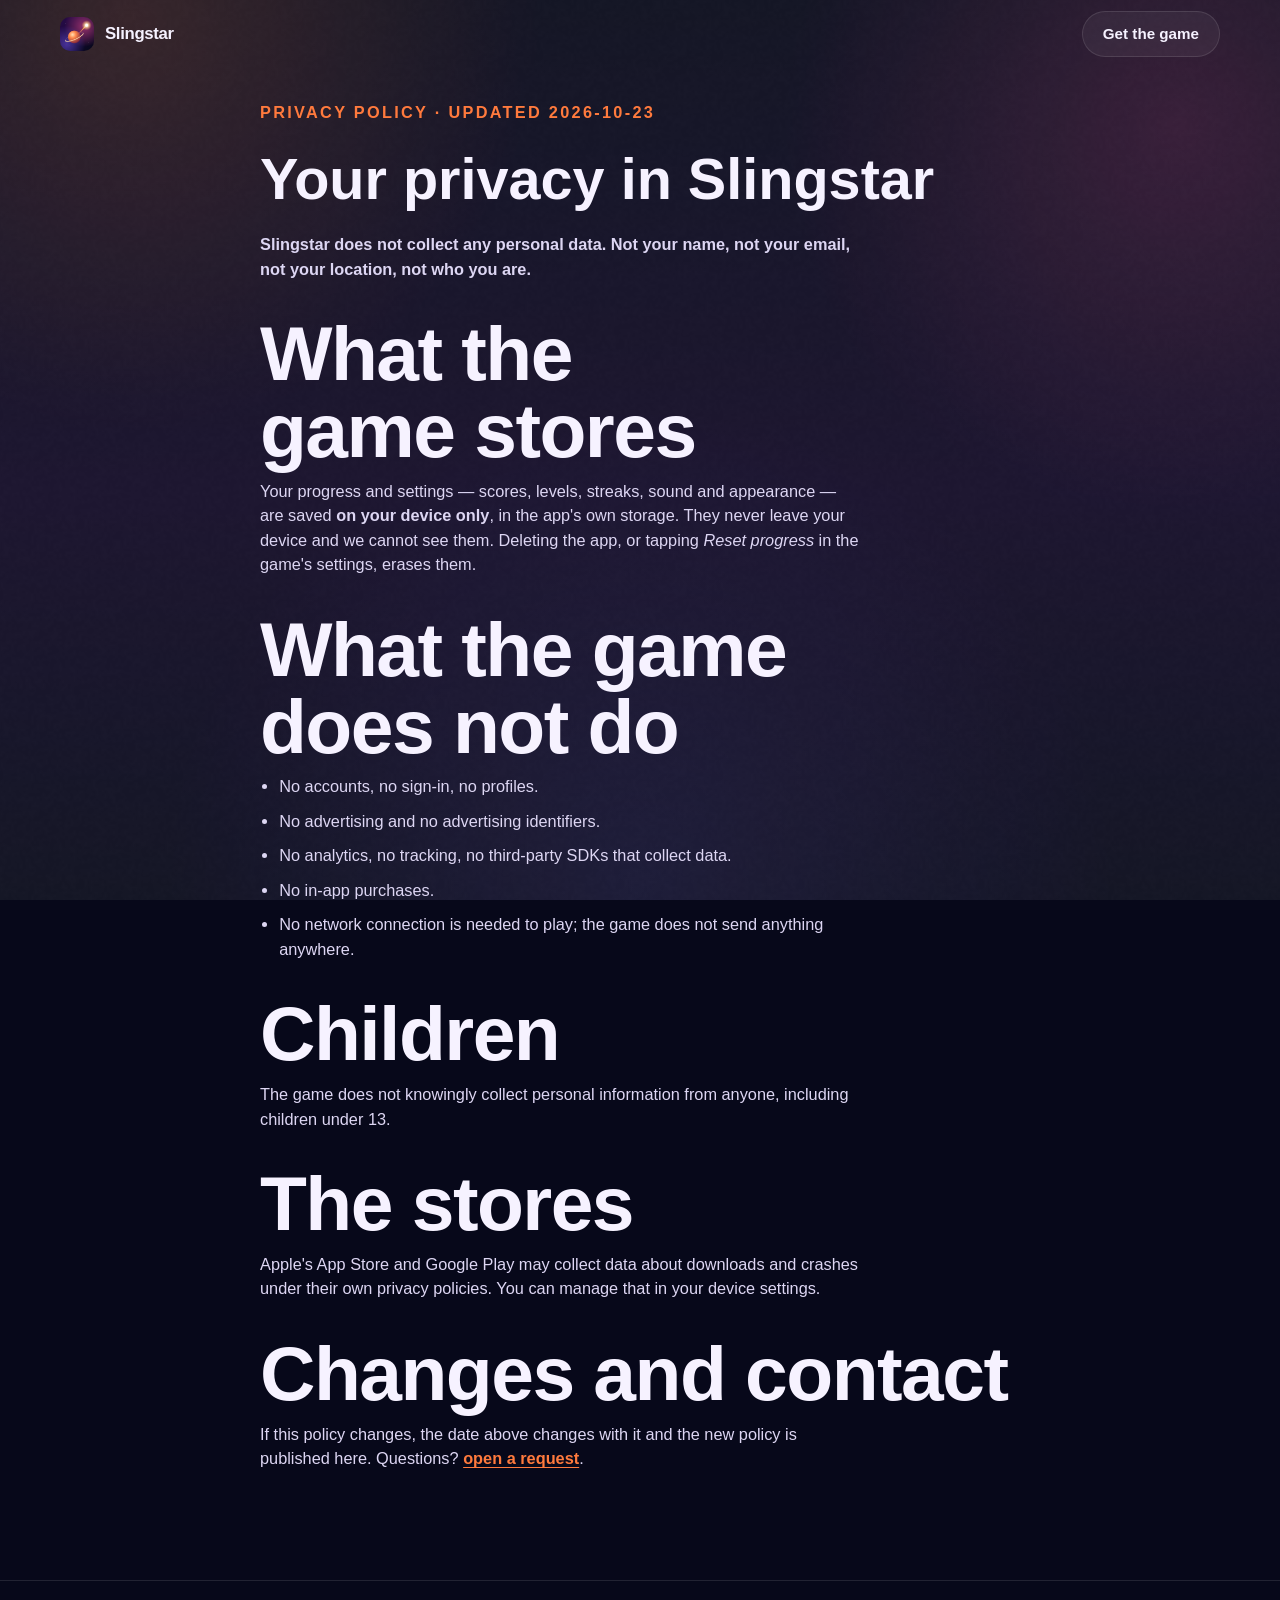
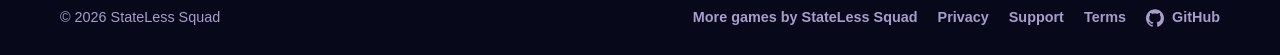
==== commit 990d586f: "site: publish Slingstar" ====
--- a/privacy/index.html
+++ b/privacy/index.html
@@ -5,15 +5,25 @@
   <meta name="viewport" content="width=device-width, initial-scale=1, viewport-fit=cover">
   <meta name="color-scheme" content="dark">
   <title>Privacy policy — Slingstar</title>
-  <meta name="description" content="How Slingstar handles your data: it stays on your device.">
+  <meta name="description" content="How Slingstar by StateLess Squad handles your data: it collects none, and your progress stays on your device.">
+  <meta name="robots" content="index, follow, max-image-preview:large">
   <meta name="keywords" content="one tap game, space game, arcade, comet, planets, relaxing, offline game">
   <link rel="canonical" href="https://statelesssquad.github.io/slingstar-public/privacy/">
   <meta property="og:type" content="website">
+  <meta property="og:site_name" content="StateLess Squad">
+  <meta property="og:locale" content="en_US">
   <meta property="og:title" content="Privacy policy — Slingstar">
-  <meta property="og:description" content="How Slingstar handles your data: it stays on your device.">
+  <meta property="og:description" content="How Slingstar by StateLess Squad handles your data: it collects none, and your progress stays on your device.">
   <meta property="og:image" content="https://statelesssquad.github.io/slingstar-public/assets/og.png">
+  <meta property="og:image:width" content="1200">
+  <meta property="og:image:height" content="630">
+  <meta property="og:image:alt" content="Slingstar: Tap. Sling. Shine.">
   <meta property="og:url" content="https://statelesssquad.github.io/slingstar-public/privacy/">
   <meta name="twitter:card" content="summary_large_image">
+  <meta name="twitter:title" content="Privacy policy — Slingstar">
+  <meta name="twitter:description" content="How Slingstar by StateLess Squad handles your data: it collects none, and your progress stays on your device.">
+  <meta name="twitter:image" content="https://statelesssquad.github.io/slingstar-public/assets/og.png">
+  <meta name="twitter:image:alt" content="Slingstar: Tap. Sling. Shine.">
   <meta name="theme-color" content="#07081a">
   <meta name="apple-mobile-web-app-title" content="Slingstar">
   <link rel="manifest" href="../manifest.webmanifest">
@@ -76,6 +86,7 @@
     <div class="wrap">
       <span>&copy; 2026 StateLess Squad</span>
       <nav aria-label="Legal">
+        <a href="https://statelesssquad.github.io/stateless-squad-game-publisher-public/">More games by StateLess Squad</a>
         <a href="../privacy/">Privacy</a>
         <a href="../support/">Support</a>
         <a href="../terms/">Terms</a>
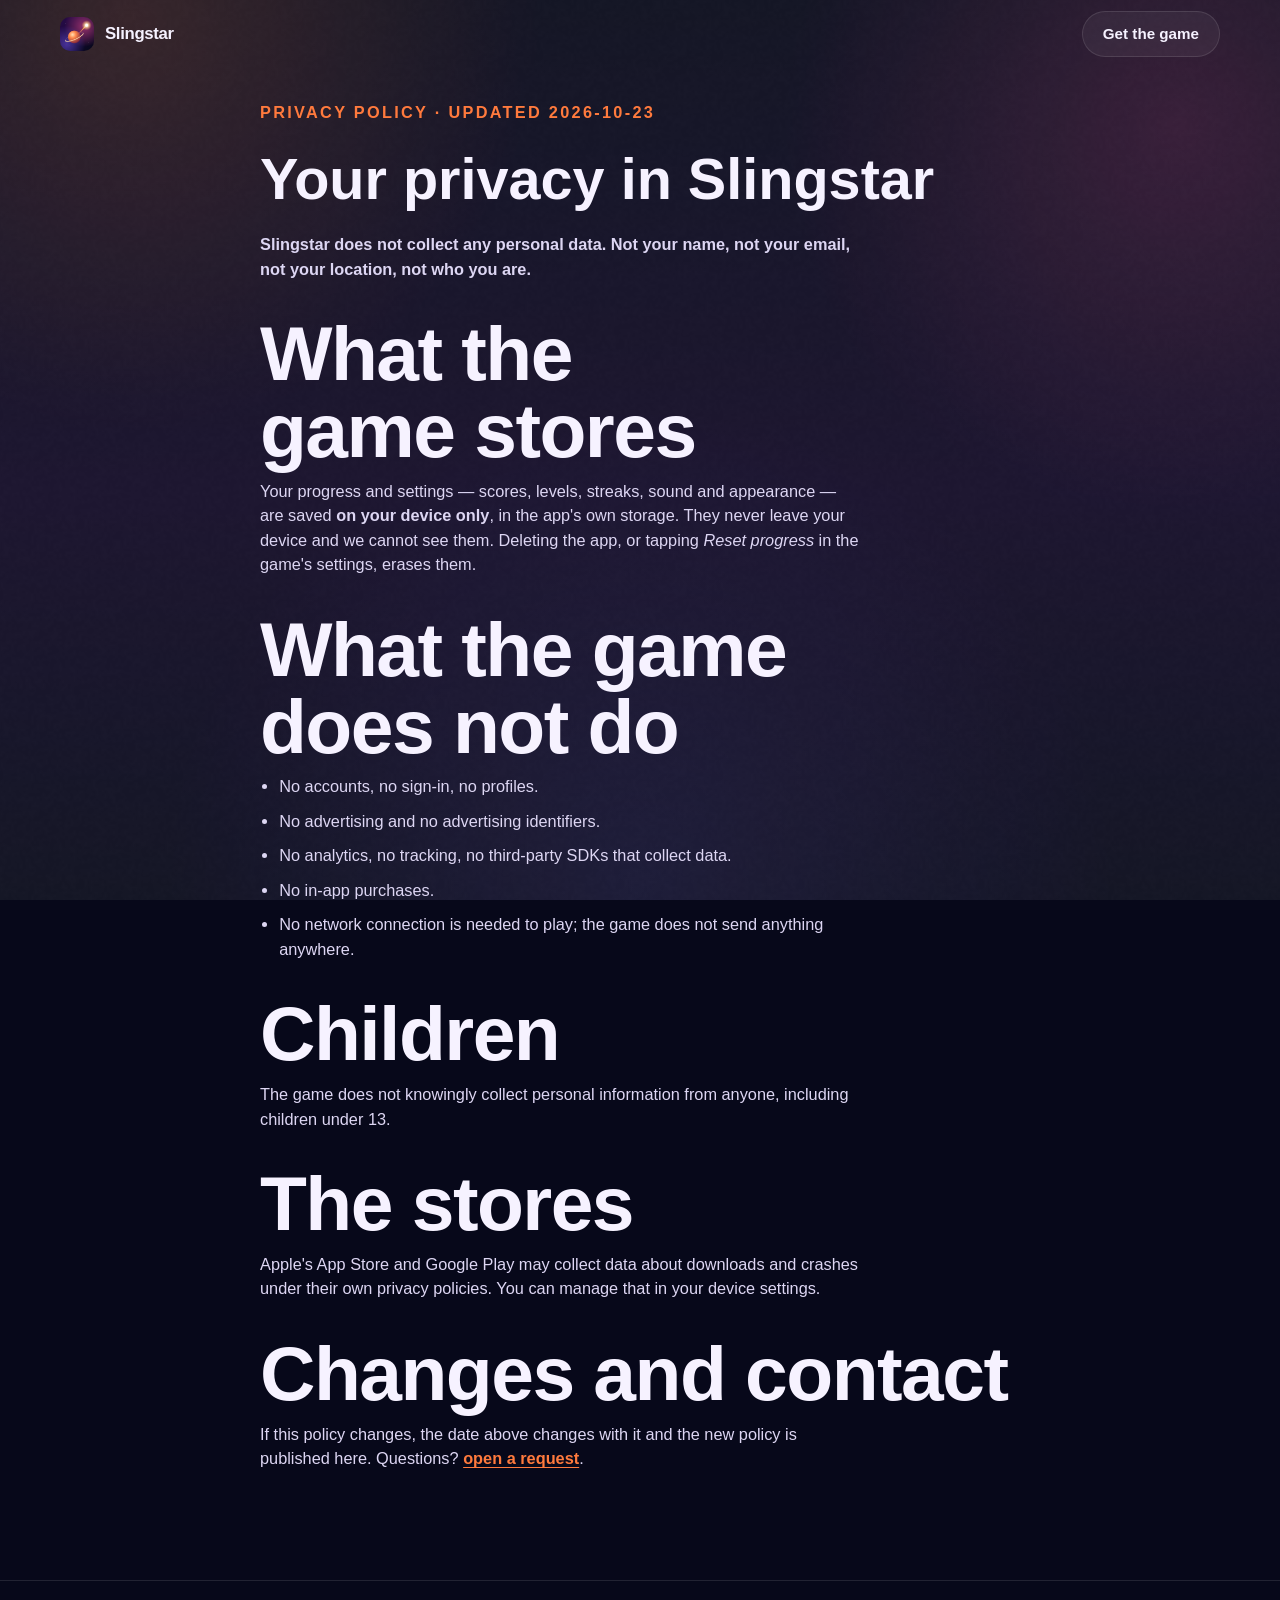
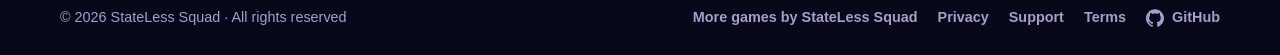
==== commit 8ce05dde: "site: publish Slingstar" ====
--- a/privacy/index.html
+++ b/privacy/index.html
@@ -84,7 +84,7 @@
   </article></main>
   <footer>
     <div class="wrap">
-      <span>&copy; 2026 StateLess Squad</span>
+      <span>&copy; 2026 StateLess Squad · All rights reserved</span>
       <nav aria-label="Legal">
         <a href="https://statelesssquad.github.io/stateless-squad-game-publisher-public/">More games by StateLess Squad</a>
         <a href="../privacy/">Privacy</a>
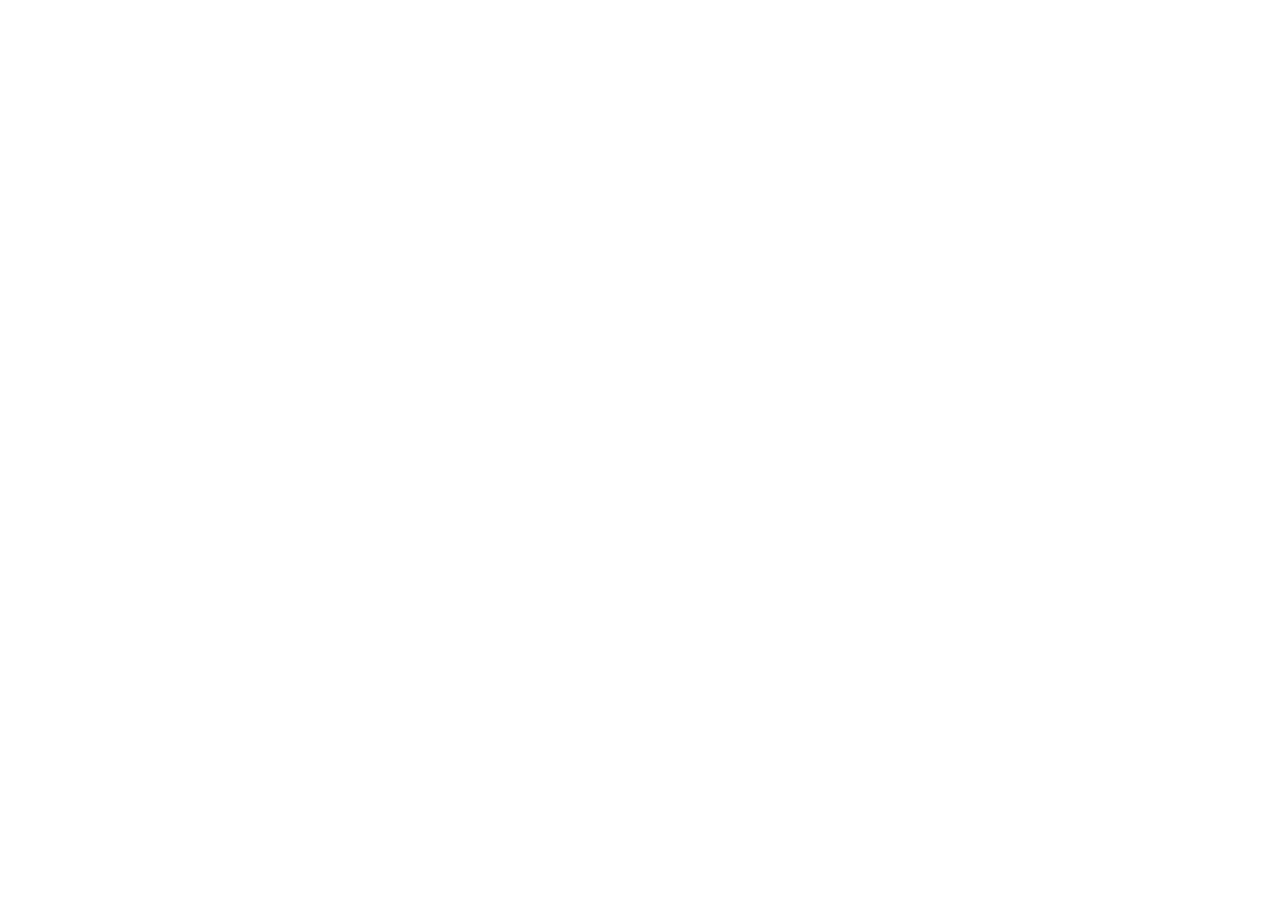
==== commit 0a81cf7b: "Moved to https://www.statelesssquad.com/slingstar/" ====
--- a/privacy/index.html
+++ b/privacy/index.html
@@ -1,99 +1,13 @@
 <!doctype html>
-<html lang="en" data-theme="dark">
+<html lang="en">
 <head>
-  <meta charset="utf-8">
-  <meta name="viewport" content="width=device-width, initial-scale=1, viewport-fit=cover">
-  <meta name="color-scheme" content="dark">
-  <title>Privacy policy — Slingstar</title>
-  <meta name="description" content="How Slingstar by StateLess Squad handles your data: it collects none, and your progress stays on your device.">
-  <meta name="robots" content="index, follow, max-image-preview:large">
-  <meta name="keywords" content="one tap game, space game, arcade, comet, planets, relaxing, offline game">
-  <link rel="canonical" href="https://statelesssquad.github.io/slingstar-public/privacy/">
-  <meta property="og:type" content="website">
-  <meta property="og:site_name" content="StateLess Squad">
-  <meta property="og:locale" content="en_US">
-  <meta property="og:title" content="Privacy policy — Slingstar">
-  <meta property="og:description" content="How Slingstar by StateLess Squad handles your data: it collects none, and your progress stays on your device.">
-  <meta property="og:image" content="https://statelesssquad.github.io/slingstar-public/assets/og.png">
-  <meta property="og:image:width" content="1200">
-  <meta property="og:image:height" content="630">
-  <meta property="og:image:alt" content="Slingstar: Tap. Sling. Shine.">
-  <meta property="og:url" content="https://statelesssquad.github.io/slingstar-public/privacy/">
-  <meta name="twitter:card" content="summary_large_image">
-  <meta name="twitter:title" content="Privacy policy — Slingstar">
-  <meta name="twitter:description" content="How Slingstar by StateLess Squad handles your data: it collects none, and your progress stays on your device.">
-  <meta name="twitter:image" content="https://statelesssquad.github.io/slingstar-public/assets/og.png">
-  <meta name="twitter:image:alt" content="Slingstar: Tap. Sling. Shine.">
-  <meta name="theme-color" content="#07081a">
-  <meta name="apple-mobile-web-app-title" content="Slingstar">
-  <link rel="manifest" href="../manifest.webmanifest">
-  <link rel="icon" href="../assets/favicon.png">
-  <link rel="apple-touch-icon" href="../assets/icon.png">
-  
-  <link rel="stylesheet" href="../assets/style.css">
-  
+<meta charset="utf-8">
+<title>Slingstar has moved</title>
+<link rel="canonical" href="https://www.statelesssquad.com/slingstar/privacy/">
+<meta http-equiv="refresh" content="0; url=https://www.statelesssquad.com/slingstar/privacy/">
+<script>location.replace("https://www.statelesssquad.com/slingstar/privacy/" + location.hash)</script>
 </head>
-<body class="immersive">
-  <svg width="0" height="0" style="position:absolute" aria-hidden="true" focusable="false">
-<symbol id="mark-apple" viewBox="0 0 24 24"><path fill="currentColor" d="M12.152 6.896c-.948 0-2.415-1.078-3.96-1.04-2.04.027-3.91 1.183-4.961 3.014-2.117 3.675-.546 9.103 1.519 12.09 1.013 1.454 2.208 3.09 3.792 3.039 1.52-.065 2.09-.987 3.935-.987 1.831 0 2.35.987 3.96.948 1.637-.026 2.676-1.48 3.676-2.948 1.156-1.688 1.636-3.325 1.662-3.415-.039-.013-3.182-1.221-3.22-4.857-.026-3.04 2.48-4.494 2.597-4.559-1.429-2.09-3.623-2.324-4.39-2.376-2-.156-3.675 1.09-4.61 1.09zM15.53 3.83c.843-1.012 1.4-2.427 1.245-3.83-1.207.052-2.662.805-3.532 1.818-.78.896-1.454 2.338-1.273 3.714 1.338.104 2.715-.688 3.559-1.701"/></symbol>
-<symbol id="mark-play" viewBox="0 0 24 24"><path fill="#00A0FF" d="M1.1 1.4C1 1.7 1 2.1 1 2.6v18.8c0 .5 0 .9.1 1.2l.1.1L12 12l.1-.1L1.2 1.3l-.1.1z"/><path fill="#FFD400" d="M15.1 8.4l-3.1-3.1-.1.1L4.3 13l.1.1 7.6 7.6 3.1-3.1c.8-.8.8-2 0-2.8l-3-2.7z"/><path fill="#F342A9" d="M15.1 8.4L12 5.3 1.1 16.2c.2.2.4.3.7.5l11.2-6.3 2.1-2z"/><path fill="#20A5F7" d="M15.1 15.2L3.9 9.9c-.3-.2-.5-.3-.7-.5L15 1.6c.9-.8 1.6-.5 2 .1l6.9 6.9c.8.8.8 2 0 2.8l-6.8 6.8z"/></symbol>
-<symbol id="mark-web" viewBox="0 0 24 24"><path fill="currentColor" d="M12 2a10 10 0 1 0 0 20 10 10 0 0 0 0-20Zm6.9 6h-3a15.7 15.7 0 0 0-1.4-3.6A8 8 0 0 1 18.9 8ZM12 4.1c.8 1.1 1.5 2.4 1.9 3.9h-3.8c.4-1.5 1.1-2.8 1.9-3.9ZM4.3 14a8.2 8.2 0 0 1 0-4h3.4a16.5 16.5 0 0 0 0 4H4.3Zm.8 2h3a15.7 15.7 0 0 0 1.4 3.6A8 8 0 0 1 5.1 16Zm3-8h-3a8 8 0 0 1 4.4-3.6A15.7 15.7 0 0 0 8.1 8ZM12 19.9c-.8-1.1-1.5-2.4-1.9-3.9h3.8c-.4 1.5-1.1 2.8-1.9 3.9Zm2.3-5.9H9.7a14.7 14.7 0 0 1 0-4h4.6a14.7 14.7 0 0 1 0 4Zm.3 5.6a15.7 15.7 0 0 0 1.4-3.6h3a8 8 0 0 1-4.4 3.6Zm1.7-5.6a16.5 16.5 0 0 0 0-4h3.4a8.2 8.2 0 0 1 0 4h-3.4Z"/></symbol>
-<symbol id="mark-github" viewBox="0 0 24 24"><path fill="currentColor" d="M12 .297c-6.63 0-12 5.373-12 12 0 5.303 3.438 9.8 8.205 11.385.6.113.82-.258.82-.577 0-.285-.01-1.04-.015-2.04-3.338.724-4.042-1.61-4.042-1.61C4.422 18.07 3.633 17.7 3.633 17.7c-1.087-.744.084-.729.084-.729 1.205.084 1.838 1.236 1.838 1.236 1.07 1.835 2.809 1.305 3.495.998.108-.776.417-1.305.76-1.605-2.665-.3-5.466-1.332-5.466-5.93 0-1.31.465-2.38 1.235-3.22-.135-.303-.54-1.523.105-3.176 0 0 1.005-.322 3.3 1.23.96-.267 1.98-.399 3-.405 1.02.006 2.04.138 3 .405 2.28-1.552 3.285-1.23 3.285-1.23.645 1.653.24 2.873.12 3.176.765.84 1.23 1.91 1.23 3.22 0 4.61-2.805 5.625-5.475 5.92.42.36.81 1.096.81 2.22 0 1.606-.015 2.896-.015 3.286 0 .315.21.69.825.57C20.565 22.092 24 17.592 24 12.297c0-6.627-5.373-12-12-12"/></symbol>
-</svg>
-  <div class="aurora" aria-hidden="true"></div>
-  <div class="grain" aria-hidden="true"></div>
-  <header class="nav">
-    <div class="wrap">
-      <a class="logo" href="../">
-        <img src="../assets/icon.png" alt="" width="34" height="34">
-        Slingstar
-      </a>
-      <a class="btn btn-ghost" href="../#get">Get the game</a>
-    </div>
-  </header>
-  <main id="top"><article class="legal">
-    <div class="wrap narrow">
-      <p class="eyebrow">Privacy policy · updated 2026-10-23</p>
-      <h1>Your privacy in Slingstar</h1>
-      <p class="lede">Slingstar does not collect any personal data. Not your name, not your email, not your location, not who you are.</p>
-
-      <h2>What the game stores</h2>
-      <p>Your progress and settings — scores, levels, streaks, sound and appearance — are saved <strong>on your device only</strong>, in the app's own storage. They never leave your device and we cannot see them. Deleting the app, or tapping <em>Reset progress</em> in the game's settings, erases them.</p>
-
-      <h2>What the game does not do</h2>
-      <ul>
-        <li>No accounts, no sign-in, no profiles.</li>
-        <li>No advertising and no advertising identifiers.</li>
-        <li>No analytics, no tracking, no third-party SDKs that collect data.</li>
-        <li>No in-app purchases.</li>
-        <li>No network connection is needed to play; the game does not send anything anywhere.</li>
-      </ul>
-
-      
-      
-      
-
-      <h2>Children</h2><p>The game does not knowingly collect personal information from anyone, including children under 13.</p>
-
-      <h2>The stores</h2>
-      <p>Apple's App Store and Google Play may collect data about downloads and crashes under their own privacy policies. You can manage that in your device settings.</p>
-
-      <h2>Changes and contact</h2>
-      <p>If this policy changes, the date above changes with it and the new policy is published here. Questions? <a href="https://github.com/StatelessSquad/slingstar-public/issues" rel="noopener">open a request</a>.</p>
-    </div>
-  </article></main>
-  <footer>
-    <div class="wrap">
-      <span>&copy; 2026 StateLess Squad · All rights reserved</span>
-      <nav aria-label="Legal">
-        <a href="https://statelesssquad.github.io/stateless-squad-game-publisher-public/">More games by StateLess Squad</a>
-        <a href="../privacy/">Privacy</a>
-        <a href="../support/">Support</a>
-        <a href="../terms/">Terms</a>
-        <a href="https://github.com/StatelessSquad/slingstar-public"><svg class="mark" aria-hidden="true"><use href="#mark-github"/></svg>GitHub</a>
-      </nav>
-    </div>
-  </footer>
-  <script src="../assets/app.js" defer></script>
+<body>
+<p>Slingstar has moved to <a href="https://www.statelesssquad.com/slingstar/privacy/">https://www.statelesssquad.com/slingstar/privacy/</a>.</p>
 </body>
 </html>
